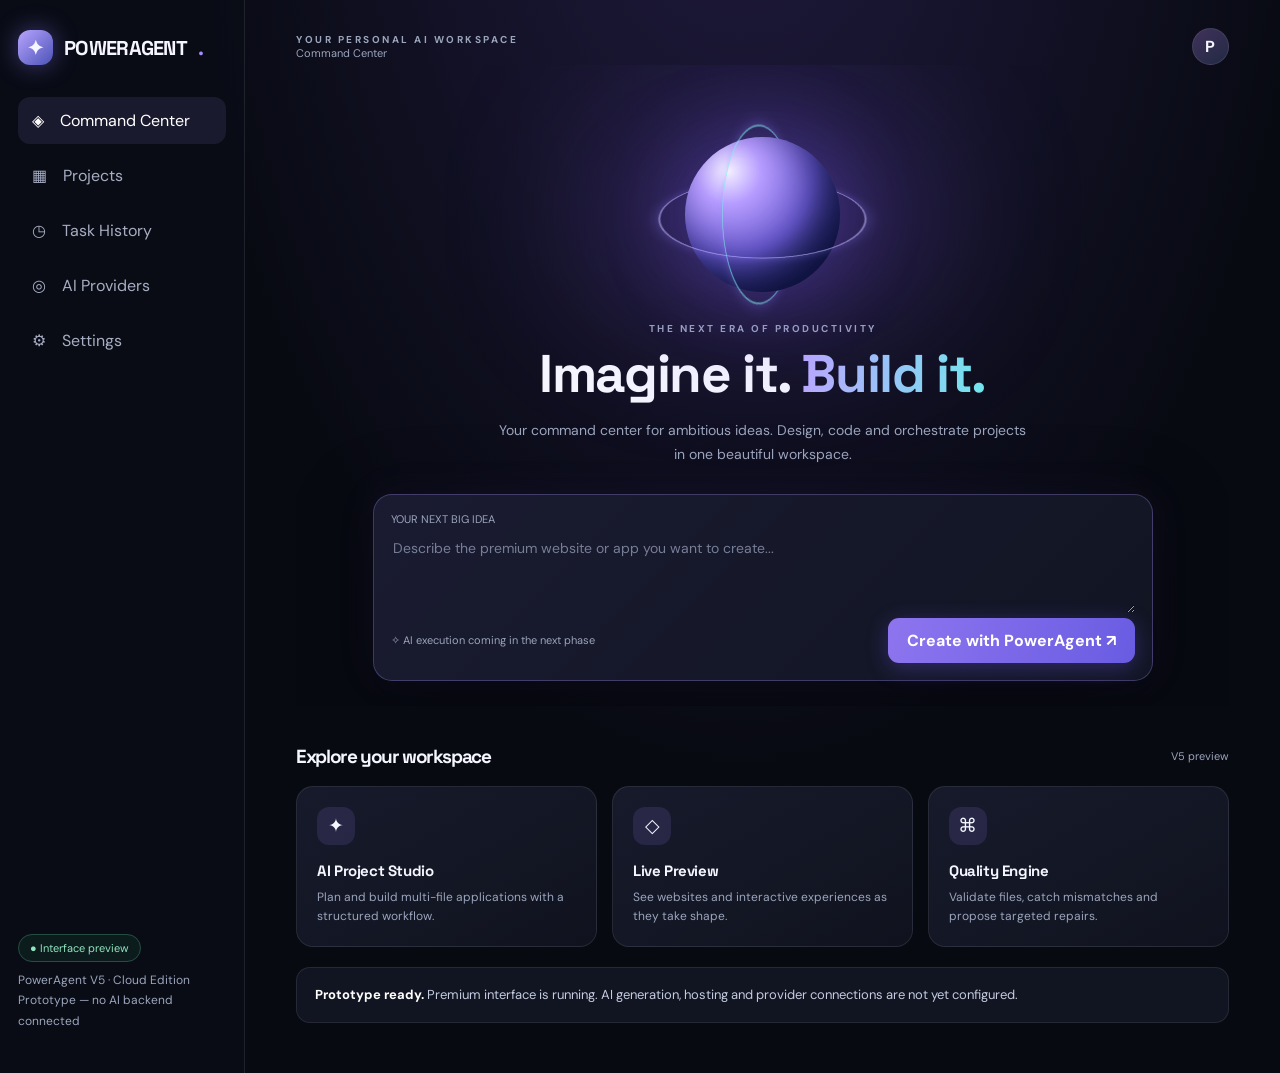
==== index.html @ 7c6a598f "Add premium PowerAgent V5 browser dashboard prototype" ====
<!DOCTYPE html>
<html lang="en"><head><meta charset="UTF-8"><meta name="viewport" content="width=device-width, initial-scale=1"><title>PowerAgent — Command Center</title>
<style>
@import url('https://fonts.googleapis.com/css2?family=DM+Sans:wght@400;500;600;700&family=Space+Grotesk:wght@400;500;600;700&display=swap');
:root{color-scheme:dark;--bg:#080a12;--panel:#111421;--line:#ffffff17;--muted:#9ba5bc;--violet:#a88cff;--cyan:#65e7f1}
*{box-sizing:border-box}body{margin:0;background:radial-gradient(ellipse at 58% -25%,#40317d70,transparent 55%),var(--bg);color:#f5f6ff;font-family:'DM Sans',sans-serif;min-height:100vh}button,textarea{font:inherit}button{cursor:pointer}button:focus-visible,textarea:focus-visible{outline:2px solid var(--cyan);outline-offset:3px}
.shell{display:grid;grid-template-columns:245px 1fr;min-height:100vh}.sidebar{border-right:1px solid var(--line);background:#0b0d17b8;padding:30px 18px;display:flex;flex-direction:column;gap:32px}.brand{display:flex;align-items:center;gap:11px;font-family:'Space Grotesk';font-weight:700;font-size:20px;letter-spacing:-.7px}.mark{width:35px;height:35px;border-radius:12px;background:linear-gradient(135deg,#b8a4ff,#4b53b7);display:grid;place-items:center;box-shadow:0 0 25px #8976fa70}.nav{display:grid;gap:8px}.nav button{border:0;text-align:left;background:transparent;color:#a7adc3;padding:13px 14px;border-radius:12px}.nav button.active,.nav button:hover{background:#a58bff1c;color:#fff}.nav button span{margin-right:12px}.sidebar-footer{margin-top:auto;font-size:12px;color:var(--muted);line-height:1.7}.pill{border:1px solid #62d6a744;color:#91e6be;background:#1e6b4b2b;border-radius:100px;padding:6px 11px;font-size:11px}
.main{min-width:0;padding:28px clamp(18px,4vw,68px) 50px}.top{display:flex;justify-content:space-between;align-items:center;gap:12px}.eyebrow{text-transform:uppercase;letter-spacing:2.5px;color:var(--muted);font-size:10px;font-weight:700}.profile{width:37px;height:37px;border:1px solid var(--line);background:linear-gradient(145deg,#40315b,#222a43);border-radius:50%;display:grid;place-items:center;font-weight:700}
.hero{position:relative;text-align:center;padding:42px 10px 25px;overflow:hidden}.orb-stage{height:215px;display:grid;place-items:center;perspective:800px;position:relative}.glow{position:absolute;width:330px;height:170px;background:#8e64ff55;filter:blur(80px);border-radius:50%}.orb{width:155px;height:155px;border-radius:50%;position:relative;background:radial-gradient(circle at 28% 22%,#f4f0ff,#b69cff 20%,#6758cf 52%,#1d2259 78%);box-shadow:inset -19px -22px 38px #090c35aa,0 0 85px #7758ff55;animation:float 6s ease-in-out infinite;transform-style:preserve-3d}.orb:before,.orb:after{content:"";position:absolute;inset:-26px;border:2px solid #c2b5ff90;border-radius:50%;transform:rotateX(68deg) rotateZ(-22deg);box-shadow:0 0 15px #8e80ff55}.orb:after{inset:-12px;transform:rotateY(66deg) rotateZ(25deg);border-color:#7ce6ee90}@keyframes float{0%,100%{transform:translateY(0) rotate(-7deg)}50%{transform:translateY(-12px) rotate(7deg)}}h1,h2,h3{font-family:'Space Grotesk';letter-spacing:-1.4px}h1{font-size:clamp(32px,5vw,53px);margin:5px 0 12px}h1 em{font-style:normal;background:linear-gradient(90deg,#bbaaff,#71e7ed);background-clip:text;color:transparent}.sub{color:var(--muted);font-size:14px;max-width:540px;margin:0 auto;line-height:1.7}
.composer{max-width:780px;margin:27px auto 0;border:1px solid #9c89ec50;background:linear-gradient(135deg,#1a1b31,#111522);border-radius:19px;padding:17px;box-shadow:0 18px 80px #0006,0 0 40px #7757d414}textarea{resize:vertical;min-height:78px;width:100%;background:transparent;border:0;color:#fff;outline:0;font-size:14px;line-height:1.6}textarea::placeholder{color:#777e98}.composer-bottom{display:flex;align-items:center;justify-content:space-between;gap:12px;flex-wrap:wrap}.hint{font-size:11px;color:var(--muted)}.send{border:0;border-radius:11px;padding:12px 19px;background:linear-gradient(110deg,#8e75ef,#695ce2);color:white;font-weight:700;box-shadow:0 5px 22px #6e55ef55}.send:hover{filter:brightness(1.14)}
.section-head{display:flex;align-items:center;justify-content:space-between;gap:12px;margin:38px 0 17px}.section-head h2{font-size:19px;margin:0}.grid{display:grid;grid-template-columns:repeat(3,minmax(0,1fr));gap:15px}.card{background:linear-gradient(150deg,#171a2b,#10131e);border:1px solid var(--line);border-radius:17px;padding:20px;min-height:158px;transition:transform .2s,border-color .2s}.card:hover{transform:translateY(-4px);border-color:#a68dfb70}.symbol{width:38px;height:38px;border-radius:12px;background:#9b80fa22;display:grid;place-items:center;font-size:19px;margin-bottom:16px}.card h3{font-size:15px;margin:0 0 8px;letter-spacing:-.4px}.card p{font-size:12px;color:var(--muted);line-height:1.6;margin:0}.status{margin-top:20px;border:1px solid var(--line);background:#111421;border-radius:14px;padding:16px 18px;font-size:13px;color:#c5cbe0;line-height:1.7}.status strong{color:#fff}.status[data-state="notice"]{border-color:#8f7aff70}.status[data-state="error"]{border-color:#f08a8a70}.tiny{font-size:11px;color:var(--muted)}.hide{display:none}
@media(max-width:800px){.shell{grid-template-columns:1fr}.sidebar{padding:15px;gap:12px}.brand{font-size:17px}.nav{display:flex;overflow-x:auto}.nav button{white-space:nowrap}.sidebar-footer{display:none}.main{padding:20px}.hero{padding-top:12px}.orb-stage{height:170px}.orb{width:118px;height:118px}.grid{grid-template-columns:1fr}.card{min-height:130px}}
@media(prefers-reduced-motion:reduce){*,*:before,*:after{animation:none!important;transition:none!important}}
</style></head>
<body><div class="shell"><aside class="sidebar"><div class="brand"><div class="mark">✦</div> POWERAGENT<span style="color:#a68bff">.</span></div><nav class="nav" aria-label="Main navigation"><button class="active" data-tab="Command Center"><span>◈</span> Command Center</button><button data-tab="Projects"><span>▦</span> Projects</button><button data-tab="Task History"><span>◷</span> Task History</button><button data-tab="AI Providers"><span>◎</span> AI Providers</button><button data-tab="Settings"><span>⚙</span> Settings</button></nav><div class="sidebar-footer"><span class="pill">● Interface preview</span><p>PowerAgent V5 · Cloud Edition<br>Prototype — no AI backend connected</p></div></aside><main class="main"><div class="top"><div><div class="eyebrow">YOUR PERSONAL AI WORKSPACE</div><div class="tiny" id="view-name">Command Center</div></div><div class="profile" aria-label="Profile">P</div></div><section class="hero"><div class="orb-stage"><div class="glow"></div><div class="orb" aria-hidden="true"></div></div><div class="eyebrow">THE NEXT ERA OF PRODUCTIVITY</div><h1>Imagine it. <em>Build it.</em></h1><p class="sub">Your command center for ambitious ideas. Design, code and orchestrate projects in one beautiful workspace.</p><div class="composer"><label for="prompt" class="tiny" style="display:block;text-align:left;margin-bottom:9px">YOUR NEXT BIG IDEA</label><textarea id="prompt" placeholder="Describe the premium website or app you want to create..."></textarea><div class="composer-bottom"><span class="hint">✧ AI execution coming in the next phase</span><button class="send" id="submit">Create with PowerAgent ↗</button></div></div></section><div class="section-head"><h2>Explore your workspace</h2><span class="tiny">V5 preview</span></div><div class="grid"><article class="card"><div class="symbol">✦</div><h3>AI Project Studio</h3><p>Plan and build multi-file applications with a structured workflow.</p></article><article class="card"><div class="symbol">◇</div><h3>Live Preview</h3><p>See websites and interactive experiences as they take shape.</p></article><article class="card"><div class="symbol">⌘</div><h3>Quality Engine</h3><p>Validate files, catch mismatches and propose targeted repairs.</p></article></div><div class="status" id="status" role="status"><strong>Prototype ready.</strong> Premium interface is running. AI generation, hosting and provider connections are not yet configured.</div></main></div>
<script>
const status=document.getElementById('status');const prompt=document.getElementById('prompt');
document.getElementById('submit').addEventListener('click',()=>{const value=prompt.value.trim();status.dataset.state='notice';if(!value){status.textContent='Describe a project first. This preview does not send requests to an AI service.';return;}status.textContent='Your idea is ready for the next stage: '+value+' — AI execution is not connected yet. Nothing was sent or generated.';});
document.querySelectorAll('[data-tab]').forEach(b=>b.addEventListener('click',()=>{document.querySelectorAll('[data-tab]').forEach(x=>x.classList.toggle('active',x===b));const name=b.dataset.tab;document.getElementById('view-name').textContent=name;status.dataset.state='notice';status.textContent=name==='Command Center'?'Command Center selected. This is a visual prototype.':name+' is planned for the next build phase. No live data or functionality is connected yet.';}));
</script></body></html>
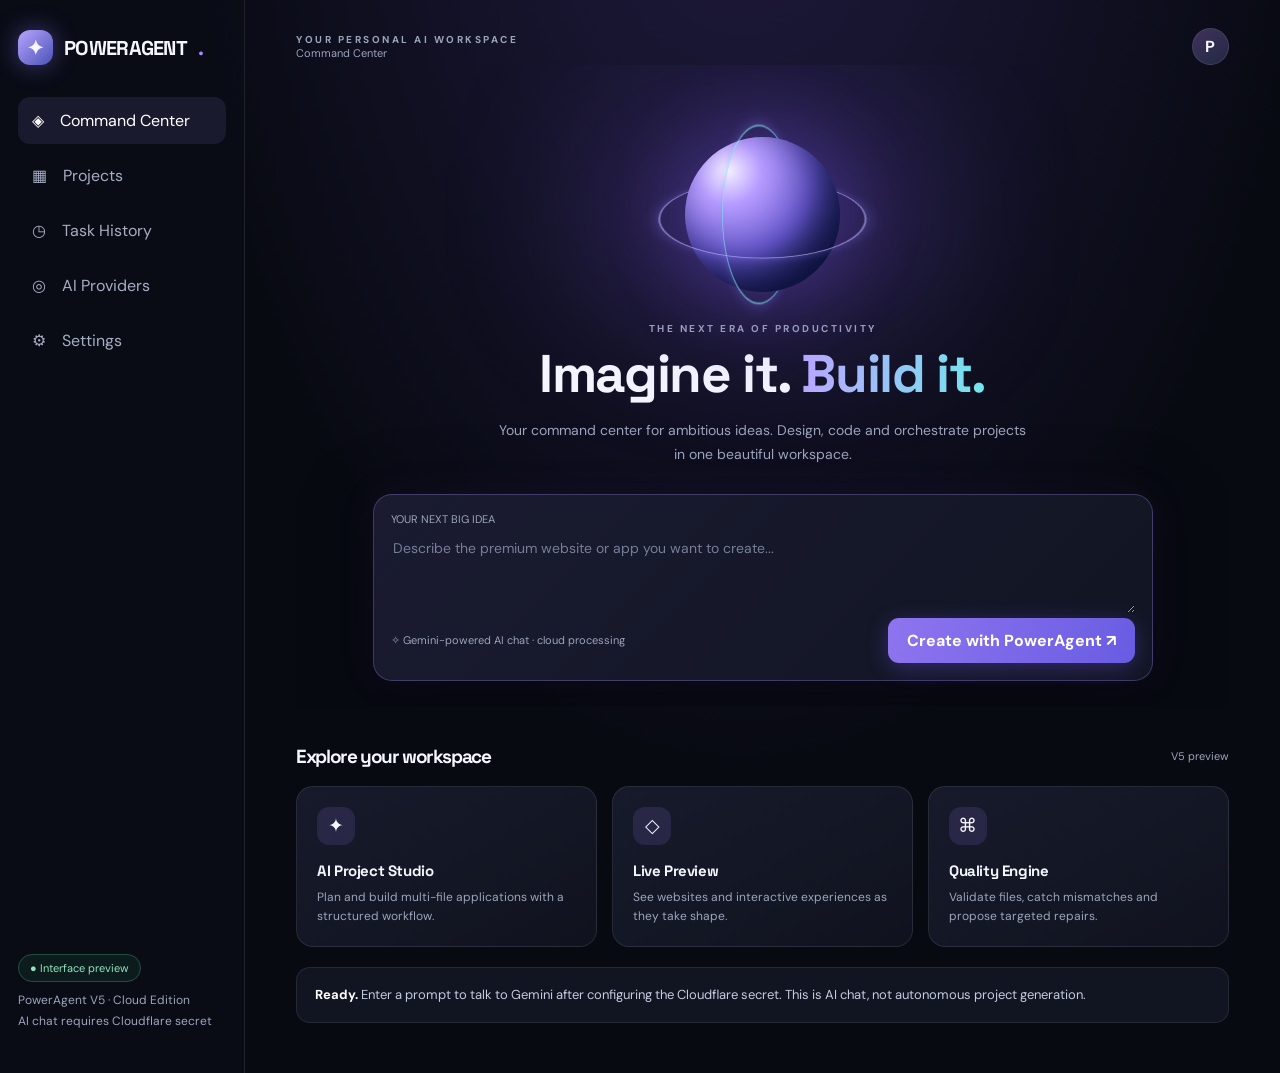
==== commit e2ed67c4: "Connect dashboard prompt to secure AI endpoint" ====
--- a/index.html
+++ b/index.html
@@ -12,9 +12,20 @@
 @media(max-width:800px){.shell{grid-template-columns:1fr}.sidebar{padding:15px;gap:12px}.brand{font-size:17px}.nav{display:flex;overflow-x:auto}.nav button{white-space:nowrap}.sidebar-footer{display:none}.main{padding:20px}.hero{padding-top:12px}.orb-stage{height:170px}.orb{width:118px;height:118px}.grid{grid-template-columns:1fr}.card{min-height:130px}}
 @media(prefers-reduced-motion:reduce){*,*:before,*:after{animation:none!important;transition:none!important}}
 </style></head>
-<body><div class="shell"><aside class="sidebar"><div class="brand"><div class="mark">✦</div> POWERAGENT<span style="color:#a68bff">.</span></div><nav class="nav" aria-label="Main navigation"><button class="active" data-tab="Command Center"><span>◈</span> Command Center</button><button data-tab="Projects"><span>▦</span> Projects</button><button data-tab="Task History"><span>◷</span> Task History</button><button data-tab="AI Providers"><span>◎</span> AI Providers</button><button data-tab="Settings"><span>⚙</span> Settings</button></nav><div class="sidebar-footer"><span class="pill">● Interface preview</span><p>PowerAgent V5 · Cloud Edition<br>Prototype — no AI backend connected</p></div></aside><main class="main"><div class="top"><div><div class="eyebrow">YOUR PERSONAL AI WORKSPACE</div><div class="tiny" id="view-name">Command Center</div></div><div class="profile" aria-label="Profile">P</div></div><section class="hero"><div class="orb-stage"><div class="glow"></div><div class="orb" aria-hidden="true"></div></div><div class="eyebrow">THE NEXT ERA OF PRODUCTIVITY</div><h1>Imagine it. <em>Build it.</em></h1><p class="sub">Your command center for ambitious ideas. Design, code and orchestrate projects in one beautiful workspace.</p><div class="composer"><label for="prompt" class="tiny" style="display:block;text-align:left;margin-bottom:9px">YOUR NEXT BIG IDEA</label><textarea id="prompt" placeholder="Describe the premium website or app you want to create..."></textarea><div class="composer-bottom"><span class="hint">✧ AI execution coming in the next phase</span><button class="send" id="submit">Create with PowerAgent ↗</button></div></div></section><div class="section-head"><h2>Explore your workspace</h2><span class="tiny">V5 preview</span></div><div class="grid"><article class="card"><div class="symbol">✦</div><h3>AI Project Studio</h3><p>Plan and build multi-file applications with a structured workflow.</p></article><article class="card"><div class="symbol">◇</div><h3>Live Preview</h3><p>See websites and interactive experiences as they take shape.</p></article><article class="card"><div class="symbol">⌘</div><h3>Quality Engine</h3><p>Validate files, catch mismatches and propose targeted repairs.</p></article></div><div class="status" id="status" role="status"><strong>Prototype ready.</strong> Premium interface is running. AI generation, hosting and provider connections are not yet configured.</div></main></div>
+<body><div class="shell"><aside class="sidebar"><div class="brand"><div class="mark">✦</div> POWERAGENT<span style="color:#a68bff">.</span></div><nav class="nav" aria-label="Main navigation"><button class="active" data-tab="Command Center"><span>◈</span> Command Center</button><button data-tab="Projects"><span>▦</span> Projects</button><button data-tab="Task History"><span>◷</span> Task History</button><button data-tab="AI Providers"><span>◎</span> AI Providers</button><button data-tab="Settings"><span>⚙</span> Settings</button></nav><div class="sidebar-footer"><span class="pill">● Interface preview</span><p>PowerAgent V5 · Cloud Edition<br>AI chat requires Cloudflare secret</p></div></aside><main class="main"><div class="top"><div><div class="eyebrow">YOUR PERSONAL AI WORKSPACE</div><div class="tiny" id="view-name">Command Center</div></div><div class="profile" aria-label="Profile">P</div></div><section class="hero"><div class="orb-stage"><div class="glow"></div><div class="orb" aria-hidden="true"></div></div><div class="eyebrow">THE NEXT ERA OF PRODUCTIVITY</div><h1>Imagine it. <em>Build it.</em></h1><p class="sub">Your command center for ambitious ideas. Design, code and orchestrate projects in one beautiful workspace.</p><div class="composer"><label for="prompt" class="tiny" style="display:block;text-align:left;margin-bottom:9px">YOUR NEXT BIG IDEA</label><textarea id="prompt" placeholder="Describe the premium website or app you want to create..."></textarea><div class="composer-bottom"><span class="hint">✧ Gemini-powered AI chat · cloud processing</span><button class="send" id="submit">Create with PowerAgent ↗</button></div></div></section><div class="section-head"><h2>Explore your workspace</h2><span class="tiny">V5 preview</span></div><div class="grid"><article class="card"><div class="symbol">✦</div><h3>AI Project Studio</h3><p>Plan and build multi-file applications with a structured workflow.</p></article><article class="card"><div class="symbol">◇</div><h3>Live Preview</h3><p>See websites and interactive experiences as they take shape.</p></article><article class="card"><div class="symbol">⌘</div><h3>Quality Engine</h3><p>Validate files, catch mismatches and propose targeted repairs.</p></article></div><div class="status" id="status" role="status"><strong>Ready.</strong> Enter a prompt to talk to Gemini after configuring the Cloudflare secret. This is AI chat, not autonomous project generation.</div></main></div>
 <script>
-const status=document.getElementById('status');const prompt=document.getElementById('prompt');
-document.getElementById('submit').addEventListener('click',()=>{const value=prompt.value.trim();status.dataset.state='notice';if(!value){status.textContent='Describe a project first. This preview does not send requests to an AI service.';return;}status.textContent='Your idea is ready for the next stage: '+value+' — AI execution is not connected yet. Nothing was sent or generated.';});
-document.querySelectorAll('[data-tab]').forEach(b=>b.addEventListener('click',()=>{document.querySelectorAll('[data-tab]').forEach(x=>x.classList.toggle('active',x===b));const name=b.dataset.tab;document.getElementById('view-name').textContent=name;status.dataset.state='notice';status.textContent=name==='Command Center'?'Command Center selected. This is a visual prototype.':name+' is planned for the next build phase. No live data or functionality is connected yet.';}));
+const status=document.getElementById('status'),prompt=document.getElementById('prompt'),send=document.getElementById('submit');
+function show(message,state='notice'){status.dataset.state=state;status.textContent=message}
+send.addEventListener('click',async()=>{
+  const value=prompt.value.trim();if(!value){show('Please describe what you want to build.');return}
+  if(value.length>4000){show('Please keep your request under 4,000 characters.','error');return}
+  send.disabled=true;send.textContent='Thinking…';show('PowerAgent is contacting the AI service…');
+  try{
+    const res=await fetch('/api/chat',{method:'POST',headers:{'Content-Type':'application/json'},body:JSON.stringify({prompt:value})});
+    const data=await res.json();if(!res.ok)throw Error(data.error||'Request failed.');
+    show(data.answer||'No response received.');
+  }catch(e){show('AI error: '+(e.message||'Network unavailable.'),'error')}
+  finally{send.disabled=false;send.textContent='Create with PowerAgent ↗'}
+});
+document.querySelectorAll('[data-tab]').forEach(b=>b.addEventListener('click',()=>{document.querySelectorAll('[data-tab]').forEach(x=>x.classList.toggle('active',x===b));const name=b.dataset.tab;document.getElementById('view-name').textContent=name;if(name==='Command Center')show('Command Center ready. Enter a prompt to talk to Gemini.');else show(name+' workspace is not implemented yet. Use Command Center for AI chat.')}))
 </script></body></html>
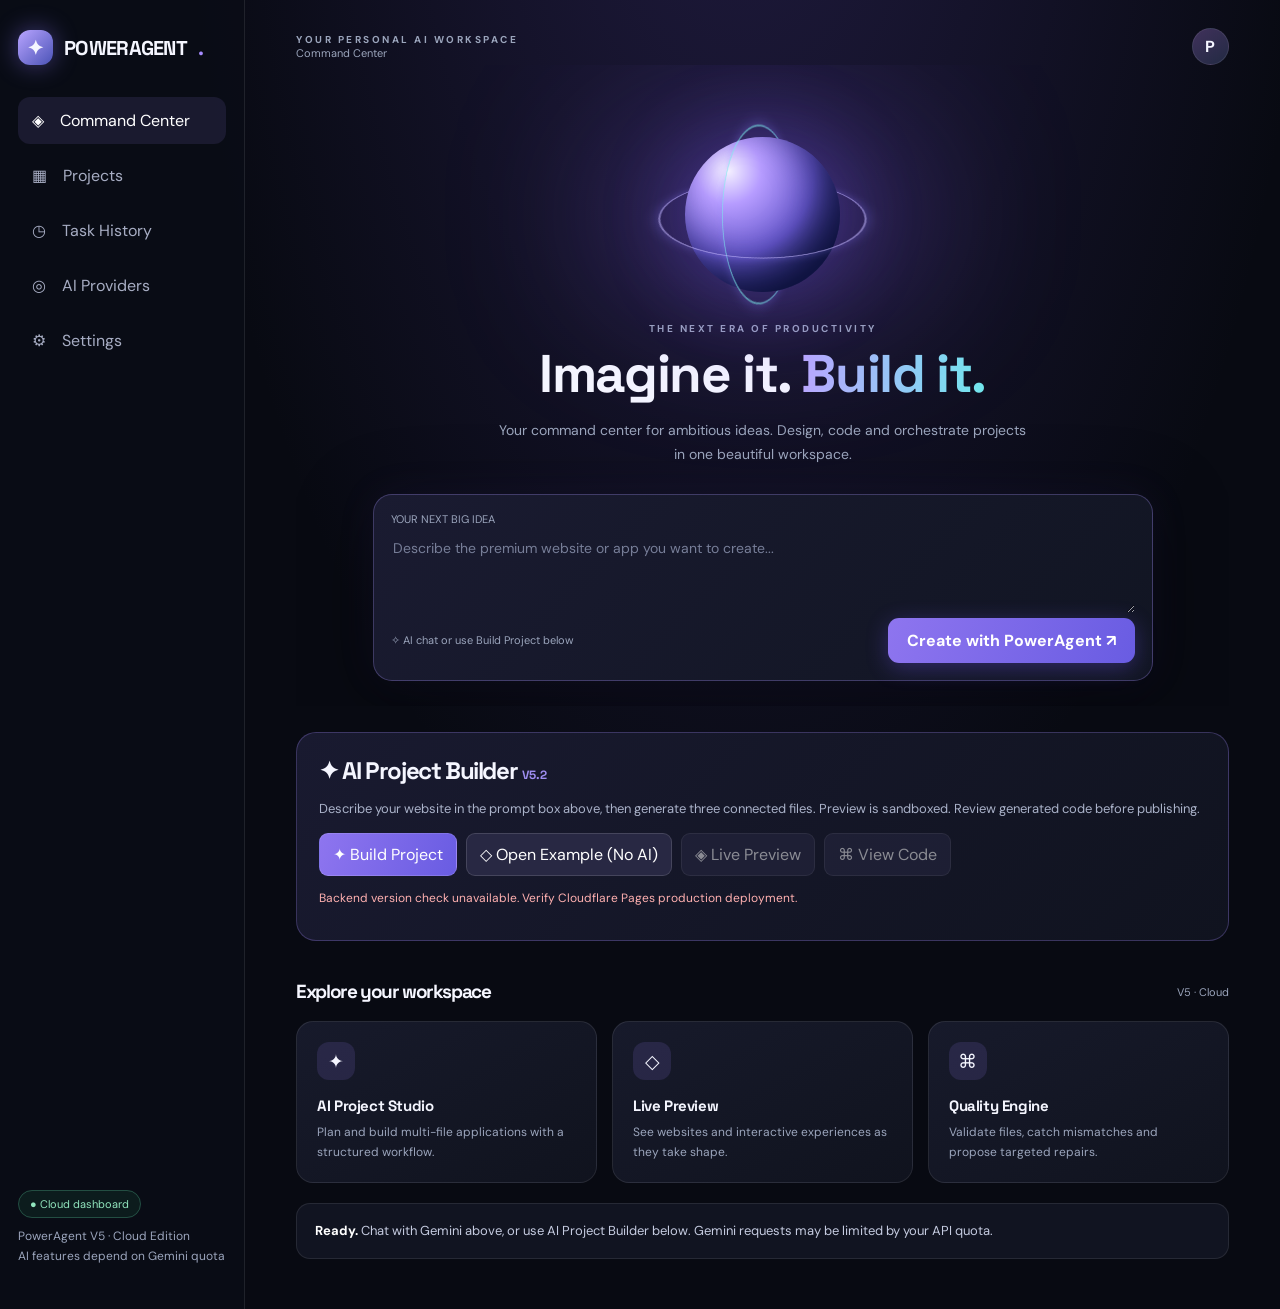
==== commit b896fc27: "Load offline example project and update dashboard status messaging" ====
--- a/index.html
+++ b/index.html
@@ -12,7 +12,7 @@
 @media(max-width:800px){.shell{grid-template-columns:1fr}.sidebar{padding:15px;gap:12px}.brand{font-size:17px}.nav{display:flex;overflow-x:auto}.nav button{white-space:nowrap}.sidebar-footer{display:none}.main{padding:20px}.hero{padding-top:12px}.orb-stage{height:170px}.orb{width:118px;height:118px}.grid{grid-template-columns:1fr}.card{min-height:130px}}
 @media(prefers-reduced-motion:reduce){*,*:before,*:after{animation:none!important;transition:none!important}}
 </style></head>
-<body><div class="shell"><aside class="sidebar"><div class="brand"><div class="mark">✦</div> POWERAGENT<span style="color:#a68bff">.</span></div><nav class="nav" aria-label="Main navigation"><button class="active" data-tab="Command Center"><span>◈</span> Command Center</button><button data-tab="Projects"><span>▦</span> Projects</button><button data-tab="Task History"><span>◷</span> Task History</button><button data-tab="AI Providers"><span>◎</span> AI Providers</button><button data-tab="Settings"><span>⚙</span> Settings</button></nav><div class="sidebar-footer"><span class="pill">● Interface preview</span><p>PowerAgent V5 · Cloud Edition<br>AI chat requires Cloudflare secret</p></div></aside><main class="main"><div class="top"><div><div class="eyebrow">YOUR PERSONAL AI WORKSPACE</div><div class="tiny" id="view-name">Command Center</div></div><div class="profile" aria-label="Profile">P</div></div><section class="hero"><div class="orb-stage"><div class="glow"></div><div class="orb" aria-hidden="true"></div></div><div class="eyebrow">THE NEXT ERA OF PRODUCTIVITY</div><h1>Imagine it. <em>Build it.</em></h1><p class="sub">Your command center for ambitious ideas. Design, code and orchestrate projects in one beautiful workspace.</p><div class="composer"><label for="prompt" class="tiny" style="display:block;text-align:left;margin-bottom:9px">YOUR NEXT BIG IDEA</label><textarea id="prompt" placeholder="Describe the premium website or app you want to create..."></textarea><div class="composer-bottom"><span class="hint">✧ Gemini-powered AI chat · cloud processing</span><button class="send" id="submit">Create with PowerAgent ↗</button></div></div></section><div class="section-head"><h2>Explore your workspace</h2><span class="tiny">V5 preview</span></div><div class="grid"><article class="card"><div class="symbol">✦</div><h3>AI Project Studio</h3><p>Plan and build multi-file applications with a structured workflow.</p></article><article class="card"><div class="symbol">◇</div><h3>Live Preview</h3><p>See websites and interactive experiences as they take shape.</p></article><article class="card"><div class="symbol">⌘</div><h3>Quality Engine</h3><p>Validate files, catch mismatches and propose targeted repairs.</p></article></div><div class="status" id="status" role="status"><strong>Ready.</strong> Enter a prompt to talk to Gemini after configuring the Cloudflare secret. This is AI chat, not autonomous project generation.</div></main></div>
+<body><div class="shell"><aside class="sidebar"><div class="brand"><div class="mark">✦</div> POWERAGENT<span style="color:#a68bff">.</span></div><nav class="nav" aria-label="Main navigation"><button class="active" data-tab="Command Center"><span>◈</span> Command Center</button><button data-tab="Projects"><span>▦</span> Projects</button><button data-tab="Task History"><span>◷</span> Task History</button><button data-tab="AI Providers"><span>◎</span> AI Providers</button><button data-tab="Settings"><span>⚙</span> Settings</button></nav><div class="sidebar-footer"><span class="pill">● Cloud dashboard</span><p>PowerAgent V5 · Cloud Edition<br>AI features depend on Gemini quota</p></div></aside><main class="main"><div class="top"><div><div class="eyebrow">YOUR PERSONAL AI WORKSPACE</div><div class="tiny" id="view-name">Command Center</div></div><div class="profile" aria-label="Profile">P</div></div><section class="hero"><div class="orb-stage"><div class="glow"></div><div class="orb" aria-hidden="true"></div></div><div class="eyebrow">THE NEXT ERA OF PRODUCTIVITY</div><h1>Imagine it. <em>Build it.</em></h1><p class="sub">Your command center for ambitious ideas. Design, code and orchestrate projects in one beautiful workspace.</p><div class="composer"><label for="prompt" class="tiny" style="display:block;text-align:left;margin-bottom:9px">YOUR NEXT BIG IDEA</label><textarea id="prompt" placeholder="Describe the premium website or app you want to create..."></textarea><div class="composer-bottom"><span class="hint">✧ AI chat or use Build Project below</span><button class="send" id="submit">Create with PowerAgent ↗</button></div></div></section><div class="section-head"><h2>Explore your workspace</h2><span class="tiny">V5 · Cloud</span></div><div class="grid"><article class="card"><div class="symbol">✦</div><h3>AI Project Studio</h3><p>Plan and build multi-file applications with a structured workflow.</p></article><article class="card"><div class="symbol">◇</div><h3>Live Preview</h3><p>See websites and interactive experiences as they take shape.</p></article><article class="card"><div class="symbol">⌘</div><h3>Quality Engine</h3><p>Validate files, catch mismatches and propose targeted repairs.</p></article></div><div class="status" id="status" role="status"><strong>Ready.</strong> Chat with Gemini above, or use AI Project Builder below. Gemini requests may be limited by your API quota.</div></main></div>
 <script>
 const status=document.getElementById('status'),prompt=document.getElementById('prompt'),send=document.getElementById('submit');
 function show(message,state='notice'){status.dataset.state=state;status.textContent=message}
@@ -28,4 +28,4 @@
   finally{send.disabled=false;send.textContent='Create with PowerAgent ↗'}
 });
 document.querySelectorAll('[data-tab]').forEach(b=>b.addEventListener('click',()=>{document.querySelectorAll('[data-tab]').forEach(x=>x.classList.toggle('active',x===b));const name=b.dataset.tab;document.getElementById('view-name').textContent=name;if(name==='Command Center')show('Command Center ready. Enter a prompt to talk to Gemini.');else show(name+' workspace is not implemented yet. Use Command Center for AI chat.')}))
-</script></body></html>+</script><script src="demo-project.js" defer></script><script src="builder.js" defer></script></body></html>
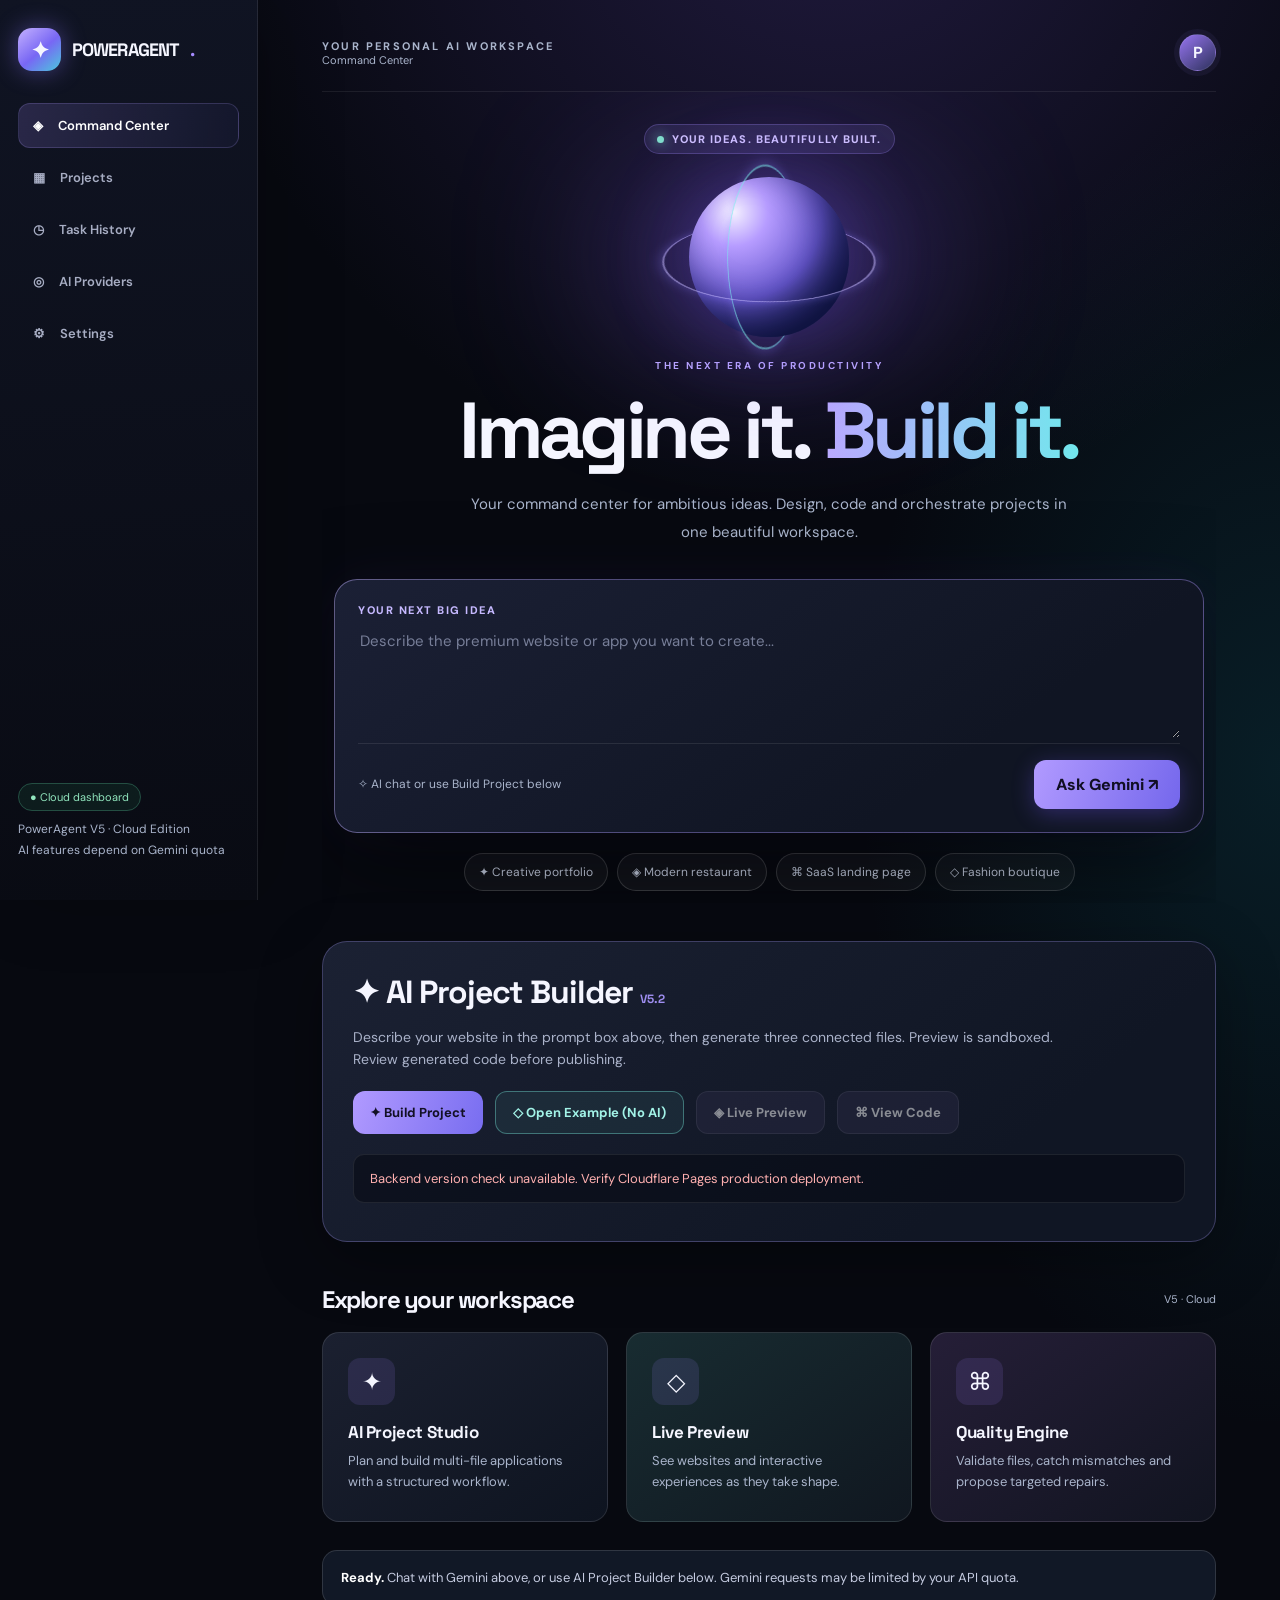
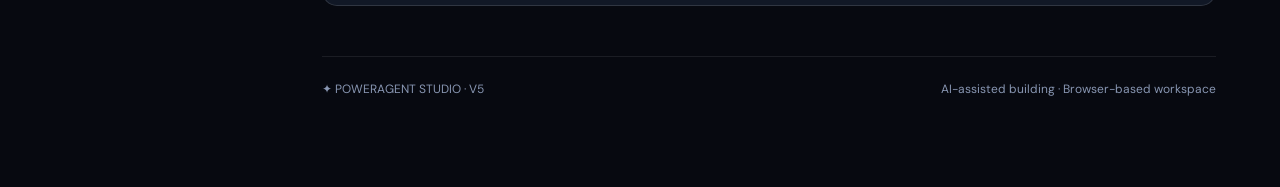
==== commit 5b151275: "Ship redesigned PowerAgent studio and clearer AI vs builder actions" ====
--- a/index.html
+++ b/index.html
@@ -11,8 +11,8 @@
 .section-head{display:flex;align-items:center;justify-content:space-between;gap:12px;margin:38px 0 17px}.section-head h2{font-size:19px;margin:0}.grid{display:grid;grid-template-columns:repeat(3,minmax(0,1fr));gap:15px}.card{background:linear-gradient(150deg,#171a2b,#10131e);border:1px solid var(--line);border-radius:17px;padding:20px;min-height:158px;transition:transform .2s,border-color .2s}.card:hover{transform:translateY(-4px);border-color:#a68dfb70}.symbol{width:38px;height:38px;border-radius:12px;background:#9b80fa22;display:grid;place-items:center;font-size:19px;margin-bottom:16px}.card h3{font-size:15px;margin:0 0 8px;letter-spacing:-.4px}.card p{font-size:12px;color:var(--muted);line-height:1.6;margin:0}.status{margin-top:20px;border:1px solid var(--line);background:#111421;border-radius:14px;padding:16px 18px;font-size:13px;color:#c5cbe0;line-height:1.7}.status strong{color:#fff}.status[data-state="notice"]{border-color:#8f7aff70}.status[data-state="error"]{border-color:#f08a8a70}.tiny{font-size:11px;color:var(--muted)}.hide{display:none}
 @media(max-width:800px){.shell{grid-template-columns:1fr}.sidebar{padding:15px;gap:12px}.brand{font-size:17px}.nav{display:flex;overflow-x:auto}.nav button{white-space:nowrap}.sidebar-footer{display:none}.main{padding:20px}.hero{padding-top:12px}.orb-stage{height:170px}.orb{width:118px;height:118px}.grid{grid-template-columns:1fr}.card{min-height:130px}}
 @media(prefers-reduced-motion:reduce){*,*:before,*:after{animation:none!important;transition:none!important}}
-</style></head>
-<body><div class="shell"><aside class="sidebar"><div class="brand"><div class="mark">✦</div> POWERAGENT<span style="color:#a68bff">.</span></div><nav class="nav" aria-label="Main navigation"><button class="active" data-tab="Command Center"><span>◈</span> Command Center</button><button data-tab="Projects"><span>▦</span> Projects</button><button data-tab="Task History"><span>◷</span> Task History</button><button data-tab="AI Providers"><span>◎</span> AI Providers</button><button data-tab="Settings"><span>⚙</span> Settings</button></nav><div class="sidebar-footer"><span class="pill">● Cloud dashboard</span><p>PowerAgent V5 · Cloud Edition<br>AI features depend on Gemini quota</p></div></aside><main class="main"><div class="top"><div><div class="eyebrow">YOUR PERSONAL AI WORKSPACE</div><div class="tiny" id="view-name">Command Center</div></div><div class="profile" aria-label="Profile">P</div></div><section class="hero"><div class="orb-stage"><div class="glow"></div><div class="orb" aria-hidden="true"></div></div><div class="eyebrow">THE NEXT ERA OF PRODUCTIVITY</div><h1>Imagine it. <em>Build it.</em></h1><p class="sub">Your command center for ambitious ideas. Design, code and orchestrate projects in one beautiful workspace.</p><div class="composer"><label for="prompt" class="tiny" style="display:block;text-align:left;margin-bottom:9px">YOUR NEXT BIG IDEA</label><textarea id="prompt" placeholder="Describe the premium website or app you want to create..."></textarea><div class="composer-bottom"><span class="hint">✧ AI chat or use Build Project below</span><button class="send" id="submit">Create with PowerAgent ↗</button></div></div></section><div class="section-head"><h2>Explore your workspace</h2><span class="tiny">V5 · Cloud</span></div><div class="grid"><article class="card"><div class="symbol">✦</div><h3>AI Project Studio</h3><p>Plan and build multi-file applications with a structured workflow.</p></article><article class="card"><div class="symbol">◇</div><h3>Live Preview</h3><p>See websites and interactive experiences as they take shape.</p></article><article class="card"><div class="symbol">⌘</div><h3>Quality Engine</h3><p>Validate files, catch mismatches and propose targeted repairs.</p></article></div><div class="status" id="status" role="status"><strong>Ready.</strong> Chat with Gemini above, or use AI Project Builder below. Gemini requests may be limited by your API quota.</div></main></div>
+</style><link rel="stylesheet" href="studio.css"></head>
+<body><div class="shell"><aside class="sidebar"><div class="brand"><div class="mark">✦</div> POWERAGENT<span style="color:#a68bff">.</span></div><nav class="nav" aria-label="Main navigation"><button class="active" data-tab="Command Center"><span>◈</span> Command Center</button><button data-tab="Projects"><span>▦</span> Projects</button><button data-tab="Task History"><span>◷</span> Task History</button><button data-tab="AI Providers"><span>◎</span> AI Providers</button><button data-tab="Settings"><span>⚙</span> Settings</button></nav><div class="sidebar-footer"><span class="pill">● Cloud dashboard</span><p>PowerAgent V5 · Cloud Edition<br>AI features depend on Gemini quota</p></div></aside><main class="main"><div class="top"><div><div class="eyebrow">YOUR PERSONAL AI WORKSPACE</div><div class="tiny" id="view-name">Command Center</div></div><div class="profile" aria-label="Profile">P</div></div><section class="hero"><div class="orb-stage"><div class="glow"></div><div class="orb" aria-hidden="true"></div></div><div class="eyebrow">THE NEXT ERA OF PRODUCTIVITY</div><h1>Imagine it. <em>Build it.</em></h1><p class="sub">Your command center for ambitious ideas. Design, code and orchestrate projects in one beautiful workspace.</p><div class="composer"><label for="prompt" class="tiny" style="display:block;text-align:left;margin-bottom:9px">YOUR NEXT BIG IDEA</label><textarea id="prompt" placeholder="Describe the premium website or app you want to create..."></textarea><div class="composer-bottom"><span class="hint">✧ AI chat or use Build Project below</span><button class="send" id="submit">Ask Gemini ↗</button></div></div></section><div class="section-head"><h2>Explore your workspace</h2><span class="tiny">V5 · Cloud</span></div><div class="grid"><article class="card"><div class="symbol">✦</div><h3>AI Project Studio</h3><p>Plan and build multi-file applications with a structured workflow.</p></article><article class="card"><div class="symbol">◇</div><h3>Live Preview</h3><p>See websites and interactive experiences as they take shape.</p></article><article class="card"><div class="symbol">⌘</div><h3>Quality Engine</h3><p>Validate files, catch mismatches and propose targeted repairs.</p></article></div><div class="status" id="status" role="status"><strong>Ready.</strong> Chat with Gemini above, or use AI Project Builder below. Gemini requests may be limited by your API quota.</div></main></div>
 <script>
 const status=document.getElementById('status'),prompt=document.getElementById('prompt'),send=document.getElementById('submit');
 function show(message,state='notice'){status.dataset.state=state;status.textContent=message}
@@ -27,5 +27,5 @@
   }catch(e){show('AI error: '+(e.message||'Network unavailable.'),'error')}
   finally{send.disabled=false;send.textContent='Create with PowerAgent ↗'}
 });
-document.querySelectorAll('[data-tab]').forEach(b=>b.addEventListener('click',()=>{document.querySelectorAll('[data-tab]').forEach(x=>x.classList.toggle('active',x===b));const name=b.dataset.tab;document.getElementById('view-name').textContent=name;if(name==='Command Center')show('Command Center ready. Enter a prompt to talk to Gemini.');else show(name+' workspace is not implemented yet. Use Command Center for AI chat.')}))
-</script><script src="demo-project.js" defer></script><script src="builder.js" defer></script></body></html>+document.querySelectorAll('[data-tab]').forEach(b=>b.addEventListener('click',()=>{document.querySelectorAll('[data-tab]').forEach(x=>x.classList.toggle('active',x===b));const name=b.dataset.tab;document.getElementById('view-name').textContent=name;if(name==='Command Center')show('Command Center ready. Ask Gemini or build a website below.');else if(name==='Projects')show('Project Builder is below. Generate a project or open the offline example.');else show(name+' is coming soon. For now, use Command Center and Project Builder.')}))
+</script><script src="demo-project.js" defer></script><script src="builder.js" defer></script><script src="studio.js" defer></script></body></html>
--- a/studio.css
+++ b/studio.css
@@ -0,0 +1,26 @@
+/* PowerAgent Studio — visual refresh */
+:root{--bg:#070910;--panel:#101421;--muted:#aab5cc;--violet:#a58bff;--cyan:#75e6d8}
+body{background:radial-gradient(ellipse 65% 48% at 65% -9%,#4532816b,transparent 78%),radial-gradient(ellipse 40% 45% at 100% 43%,#0c5b6940,transparent 82%),#070910}
+.shell{grid-template-columns:258px minmax(0,1fr)}
+.sidebar{position:sticky;top:0;height:100vh;background:linear-gradient(175deg,#101423,#090b13);padding:28px 18px;box-shadow:14px 0 70px #0003}
+.brand{font-size:18px;letter-spacing:-.9px}.mark{width:43px;height:43px;border-radius:14px;background:linear-gradient(140deg,#c4b1ff,#7867f4 53%,#4bc8dc);font-size:22px}
+.nav{gap:7px}.nav button{font-weight:600;font-size:13px;border:1px solid transparent;transition:background .2s,border-color .2s}.nav button.active{background:linear-gradient(95deg,#a58bff2d,#6d70fa0d);border-color:#b19bff33}.nav button:hover{border-color:#b19bff35}
+.main{max-width:1600px;width:100%;margin:auto;padding:34px clamp(20px,5vw,88px) 90px}
+.top{padding:0 0 20px;border-bottom:1px solid #ffffff13}.top .eyebrow{font-size:11px;letter-spacing:2.2px}.profile{background:linear-gradient(140deg,#9775f0,#2d315c);box-shadow:0 0 0 5px #a48bff10}
+.hero{padding:32px 12px 12px}.orb-stage{height:205px}.orb{width:160px;height:160px}.hero h1{font-size:clamp(44px,6.2vw,86px);letter-spacing:-4.6px;line-height:1.03;margin:18px 0}.hero .eyebrow{color:#bcaaff}.sub{max-width:620px;font-size:15px;line-height:1.9}
+.composer{max-width:920px;margin-top:32px;border:1px solid #b09aff5c;border-radius:23px;padding:23px;background:linear-gradient(145deg,#1b2035,#101523 72%);box-shadow:0 30px 90px #0008,0 0 55px #866bfa13;position:relative}.composer:before{content:"";position:absolute;inset:-1px;border-radius:23px;pointer-events:none;background:linear-gradient(100deg,#ffffff20,transparent 40%,#a58bff13);mask:linear-gradient(#000 0 0) content-box,linear-gradient(#000 0 0);mask-composite:exclude;padding:1px}
+.composer label{font-weight:800;letter-spacing:1.5px;color:#c6b9ff}.composer textarea{min-height:112px;font-size:15px;line-height:1.8}.composer textarea:focus{outline:0}.composer-bottom{border-top:1px solid #ffffff17;padding-top:16px}.hint{font-size:12px}.send{padding:14px 22px;border-radius:12px;background:linear-gradient(110deg,#b19aff,#7467ec);color:#100e23;font-weight:800}
+#builder{max-width:1040px;margin:38px auto 32px!important;padding:30px!important;border-radius:25px!important;background:linear-gradient(140deg,#1b2133,#101624 75%)!important;border:1px solid #aa9bf64a!important;box-shadow:0 18px 65px #0005}
+#builder h2{font-size:clamp(23px,3vw,32px);letter-spacing:-1px}#builder .muted{font-size:14px!important;max-width:740px}
+#builder .tools{gap:12px!important;margin:20px 0!important}#builder button{padding:12px 17px!important;border-radius:12px!important;font-weight:700;font-size:13px;transition:transform .18s,filter .18s}#builder button:hover:not(:disabled){transform:translateY(-2px)}#builder button.primary{background:linear-gradient(110deg,#b19aff,#786df0)!important;color:#121024!important;border:0!important}
+#builder #demo-project{border:1px solid #75e6d866!important;background:#75e6d812!important;color:#a2f3e7!important}
+#builder .buildstatus{padding:13px 16px;background:#070a1599;border:1px solid #ffffff15;border-radius:11px;font-size:13px!important;line-height:1.65;min-height:48px!important}
+#builder iframe{height:min(70vh,680px)!important;border-radius:16px!important}#builder pre{max-height:650px!important}
+.section-head{margin-top:42px}.section-head h2{font-size:24px}.grid{gap:18px}.grid .card{min-height:190px;padding:25px;background:linear-gradient(145deg,#1b2030,#0e1420);border-color:#ffffff1c}.grid .card:nth-child(2){background:linear-gradient(145deg,#182c31,#101720)}.grid .card:nth-child(3){background:linear-gradient(145deg,#251e37,#111420)}.symbol{width:47px;height:47px;font-size:24px}.card h3{font-size:17px}.card p{font-size:13px}.status{max-width:1040px;margin:28px auto 0;background:#111826;border:1px solid #ffffff21;border-radius:15px}
+.studio-kicker{display:inline-flex;gap:8px;align-items:center;padding:7px 12px;background:#9e8af321;border:1px solid #a68eff42;border-radius:100px;color:#d4c8ff;font-size:11px;font-weight:800;letter-spacing:1.1px;text-transform:uppercase}
+.studio-kicker:before{content:"";width:7px;height:7px;border-radius:50%;background:#80e6c9;box-shadow:0 0 12px #80e6c9}
+.quick-prompts{display:flex;justify-content:center;gap:9px;flex-wrap:wrap;margin:20px auto 0;max-width:950px}.quick-prompts button{border:1px solid #ffffff2b;background:#ffffff0b;border-radius:100px;padding:10px 14px;color:#c8d1e5;font-size:12px;transition:.2s}.quick-prompts button:hover{background:#a58bff26;border-color:#a58bff80;color:white}
+.studio-footer{display:flex;justify-content:space-between;flex-wrap:wrap;gap:10px;border-top:1px solid #ffffff15;margin-top:50px;padding-top:24px;color:#8896b2;font-size:12px}
+@media(max-width:1000px){.shell{grid-template-columns:210px minmax(0,1fr)}.sidebar{padding:22px 12px}.brand{font-size:15px}.hero h1{font-size:clamp(43px,6vw,68px)}}
+@media(max-width:800px){.shell{grid-template-columns:1fr}.sidebar{height:auto;position:relative;padding:15px 16px;gap:14px}.nav{display:flex;gap:5px}.nav button{padding:10px 12px;font-size:12px}.main{padding:22px 16px 45px}.hero{padding:14px 0 5px}.orb-stage{height:150px}.orb{width:115px;height:115px}.hero h1{letter-spacing:-2.8px}.composer{padding:17px}.grid{grid-template-columns:1fr}.grid .card{min-height:130px}#builder{padding:20px!important;margin:30px 0!important}}
+@media(max-width:480px){.hero h1{font-size:42px}.hero .eyebrow{font-size:9px;letter-spacing:1.4px}.sub{font-size:13px}.composer-bottom{align-items:stretch}.composer-bottom .send{width:100%}.quick-prompts{justify-content:flex-start}.quick-prompts button{font-size:11px}#builder .tools button{flex:1}#builder iframe{height:520px!important}}
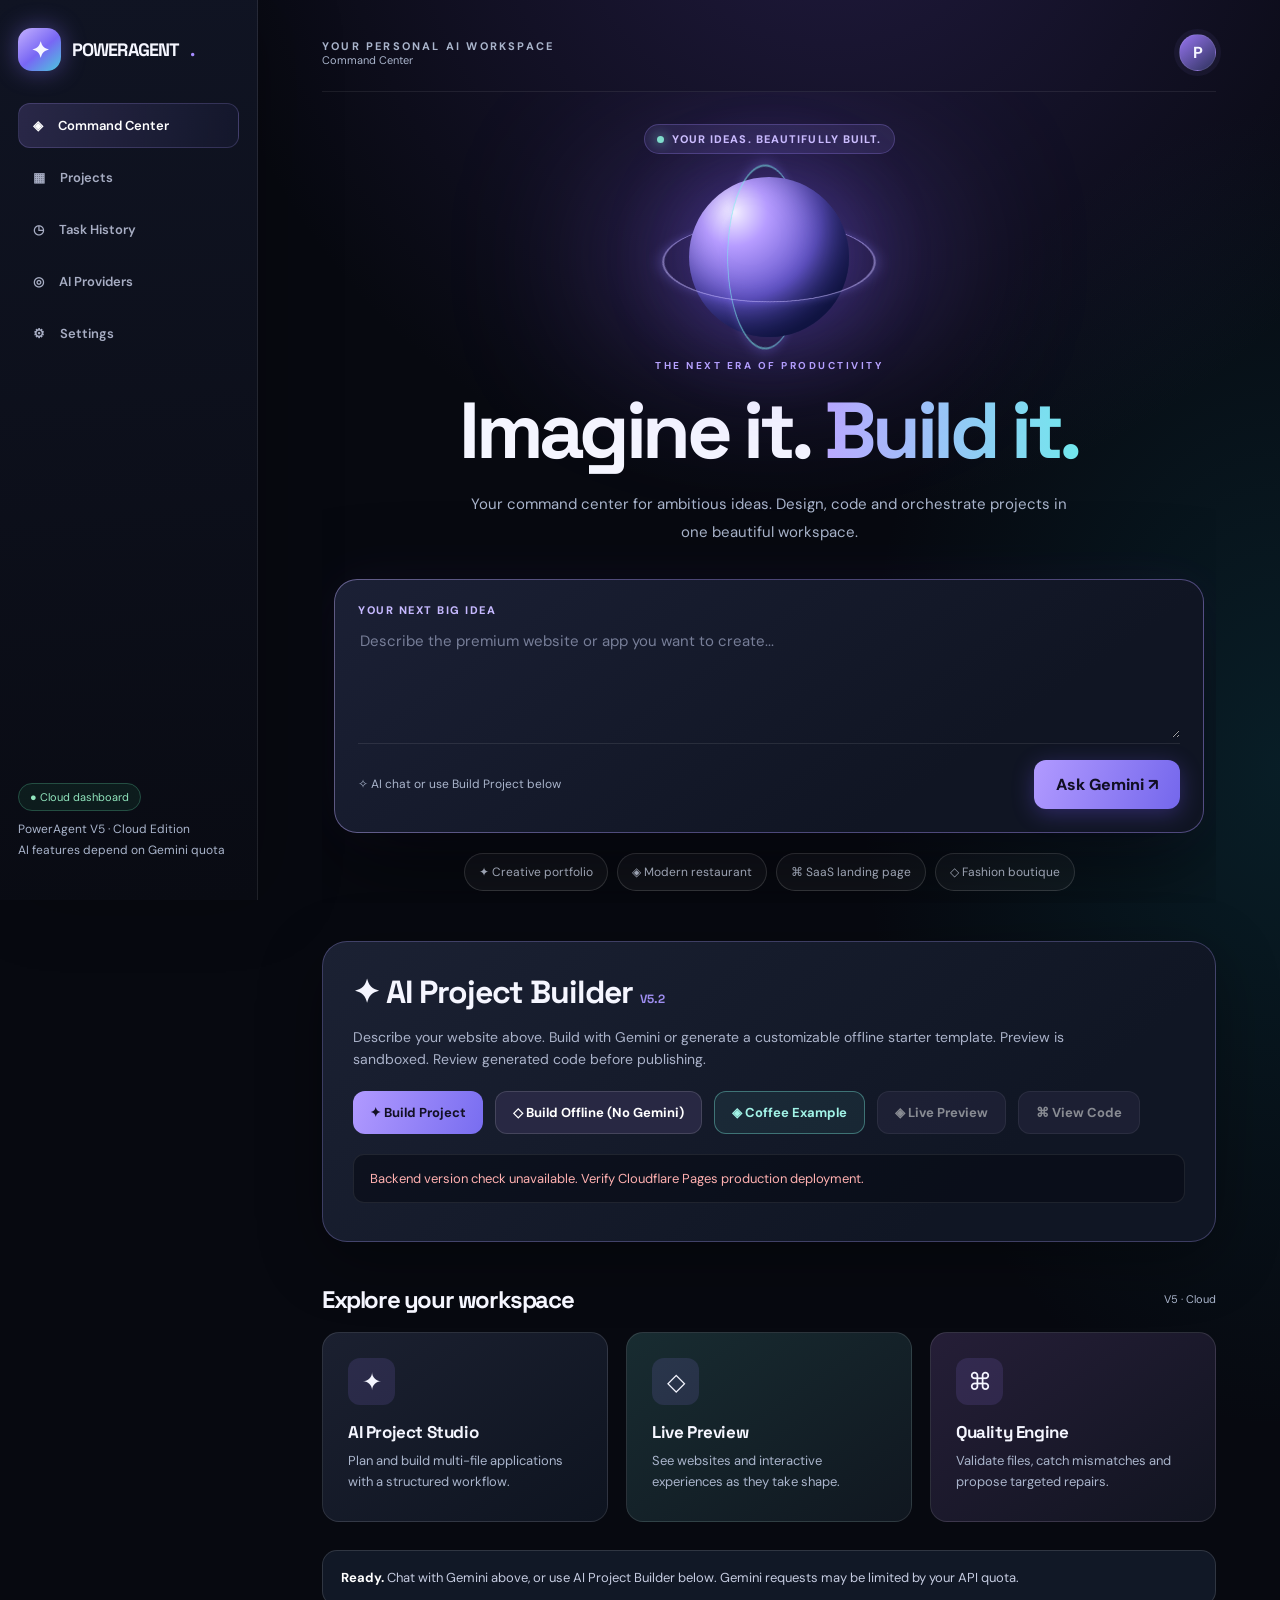
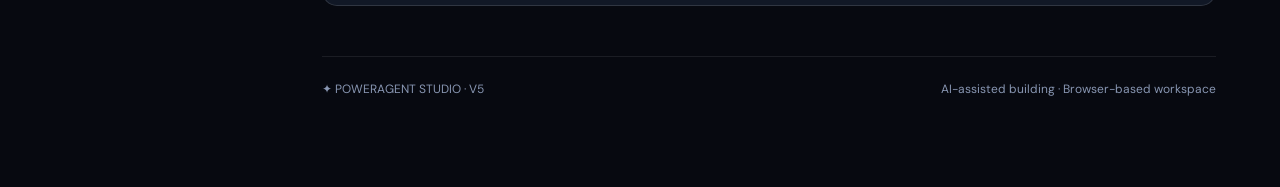
==== commit d54d9ca8: "Load prompt-aware offline builder before project UI" ====
--- a/index.html
+++ b/index.html
@@ -28,4 +28,4 @@
   finally{send.disabled=false;send.textContent='Create with PowerAgent ↗'}
 });
 document.querySelectorAll('[data-tab]').forEach(b=>b.addEventListener('click',()=>{document.querySelectorAll('[data-tab]').forEach(x=>x.classList.toggle('active',x===b));const name=b.dataset.tab;document.getElementById('view-name').textContent=name;if(name==='Command Center')show('Command Center ready. Ask Gemini or build a website below.');else if(name==='Projects')show('Project Builder is below. Generate a project or open the offline example.');else show(name+' is coming soon. For now, use Command Center and Project Builder.')}))
-</script><script src="demo-project.js" defer></script><script src="builder.js" defer></script><script src="studio.js" defer></script></body></html>+</script><script src="demo-project.js" defer></script><script src="offline-builder.js" defer></script><script src="builder.js" defer></script><script src="studio.js" defer></script></body></html>
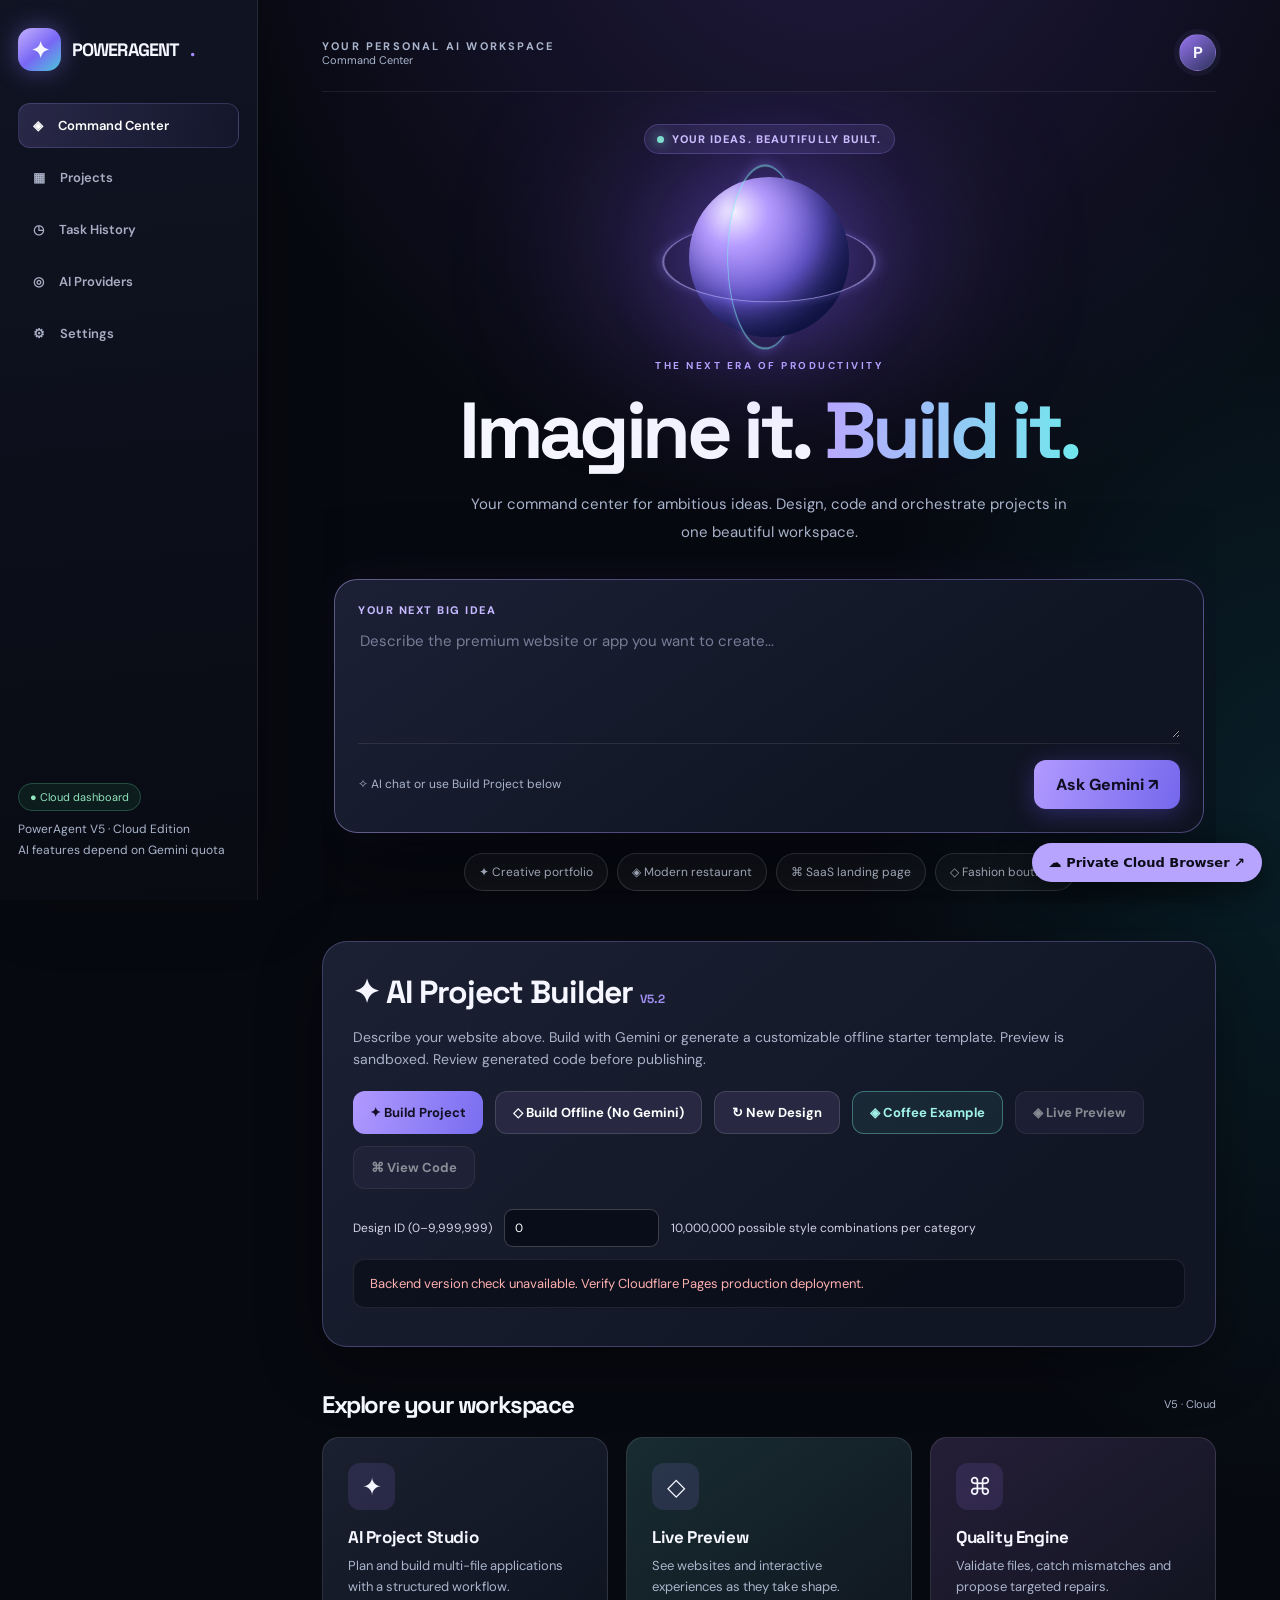
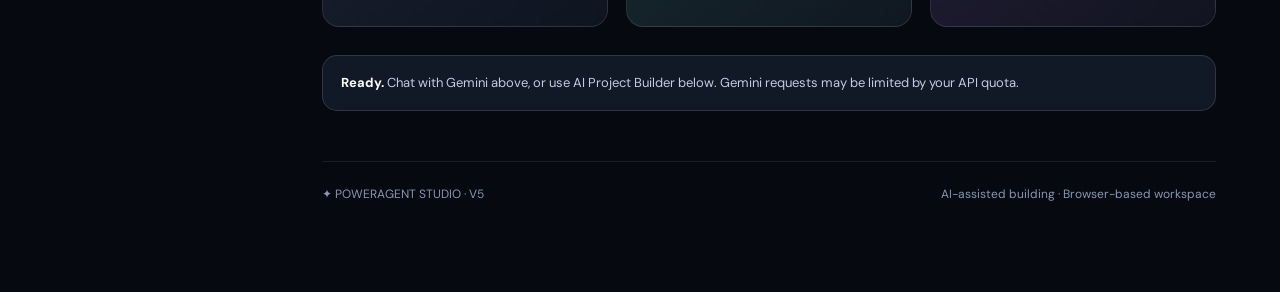
==== commit 5008b6b2: "Add Cloud Browser entry point to PowerAgent home" ====
--- a/index.html
+++ b/index.html
@@ -28,4 +28,4 @@
   finally{send.disabled=false;send.textContent='Create with PowerAgent ↗'}
 });
 document.querySelectorAll('[data-tab]').forEach(b=>b.addEventListener('click',()=>{document.querySelectorAll('[data-tab]').forEach(x=>x.classList.toggle('active',x===b));const name=b.dataset.tab;document.getElementById('view-name').textContent=name;if(name==='Command Center')show('Command Center ready. Ask Gemini or build a website below.');else if(name==='Projects')show('Project Builder is below. Generate a project or open the offline example.');else show(name+' is coming soon. For now, use Command Center and Project Builder.')}))
-</script><script src="demo-project.js" defer></script><script src="offline-builder.js" defer></script><script src="builder.js" defer></script><script src="studio.js" defer></script></body></html>+</script><script src="demo-project.js" defer></script><script src="offline-builder.js" defer></script><script src="builder.js" defer></script><script src="studio.js" defer></script><a href="/cloud-browser.html" id="cloud-browser-link" style="position:fixed;right:18px;bottom:18px;z-index:9999;background:#b6a4ff;color:#0b0c17;text-decoration:none;padding:12px 17px;border-radius:999px;font:700 13px system-ui,Arial;box-shadow:0 8px 35px #0009">☁ Private Cloud Browser ↗</a></body></html>
